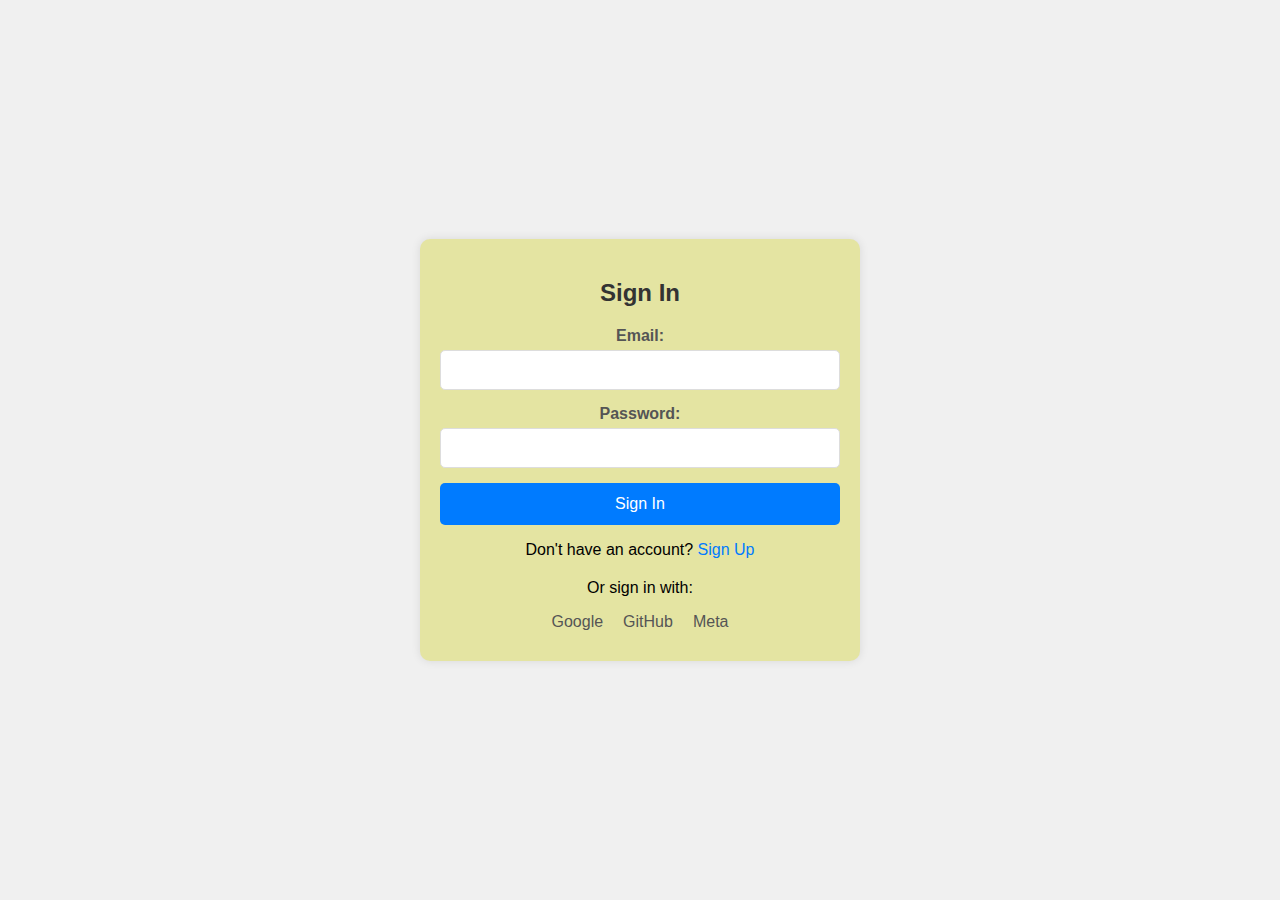
==== signin.html @ 0d584dba "signin and signup page  added" ====
<!DOCTYPE html>
<html lang="en">
<head>
    <meta charset="UTF-8">
    <meta name="viewport" content="width=device-width, initial-scale=1.0">
    <title>Sign In</title>
    <link rel="stylesheet" href="modal.css">
</head>
<body>
    <div class="container">
        <h2>Sign In</h2>
        <form action="your_signin_endpoint" method="post">
            <label for="email">Email:</label>
            <input type="email" id="email" name="email" required>
            
            <label for="password">Password:</label>
            <input type="password" id="password" name="password" required>
            
            <button type="submit">Sign In</button>
        </form>
        <div class="signup-link">
            <p>Don't have an account? <a href="signup.html">Sign Up</a></p>
        </div>
        
        <div class="other-signin">
            <p>Or sign in with:</p>
            <div class="signin-option">
                <span class="google-signin">Google</span>
                <span class="github-signin">GitHub</span>
                <span class="meta-signin">Meta</span>
            </div>
        </div>
    </div>
</body>
</html>
---- modal.css ----
/* styles.css */

/* Common styles */
body {
    font-family: Arial, sans-serif;
    background-color: #f0f0f0;
    display: flex;
    justify-content: center;
    align-items: center;
    height: 100vh;
    margin: 0;
}

.container {
    width: 100%;
  max-width: 400px;
  background-color: #e4e4a2;
  padding: 20px;
  border-radius: 10px;
  box-shadow: 0 0 10px rgba(0, 0, 0, 0.1);
  text-align: center;
  position: relative;
}

h2 {
    text-align: center;
    margin-bottom: 20px;
    color: #333333;
}

form {
    display: flex;
    flex-direction: column;
}

label {
    font-weight: bold;
    margin-bottom: 5px;
    color: #555555;
}

input[type="text"],
input[type="email"],
input[type="password"] {
    padding: 10px;
    margin-bottom: 15px;
    border: 1px solid #dddddd;
    border-radius: 5px;
    font-size: 16px;
}

button[type="submit"] {
    padding: 12px;
    border: none;
    border-radius: 5px;
    background-color: #007bff;
    color: #ffffff;
    font-size: 16px;
    cursor: pointer;
    transition: background-color 0.3s;
}

button[type="submit"]:hover {
    background-color: #0056b3;
}

.signup-link {
    text-align: center;
    margin-top: 15px;
}

.signup-link a {
    color: #007bff;
    text-decoration: none;
    transition: color 0.3s;
}

.signup-link a:hover {
    color: #0056b3;
}

.other-signin,
.other-signup {
    margin-top: 20px;
    text-align: center;
}

.signin-option,
.signup-option {
    display: flex;
    justify-content: center;
    align-items: center;
    margin-bottom: 10px;
}

.signin-option span,
.signup-option span {
    margin: 0 10px;
    color: #555555;
}

.google-signin,
.google-signup {
    color: #dd4b39; /* Google Red */
}

.github-signin,
.github-signup {
    color: #24292e; /* GitHub Black */
}

.meta-signin,
.meta-signup {
    color: #3e3e3e; /* Meta Gray */
}

/* Additional styles for signup page */

.welcome-msg {
    position: absolute;
    top: 0;
    right: -200px;
    width: 180px;
    padding: 15px;
    background-color: #6f42c1; /* Purple */
    color: #ffffff;
    border-radius: 5px;
    box-shadow: 0 0 10px rgba(0, 0, 0, 0.3);
    text-align: center;
    transform: rotate(45deg);
    font-weight: bold;
}

.welcome-msg h3 {
    margin: 0;
    font-size: 14px;
    transform: rotate(-45deg);
}
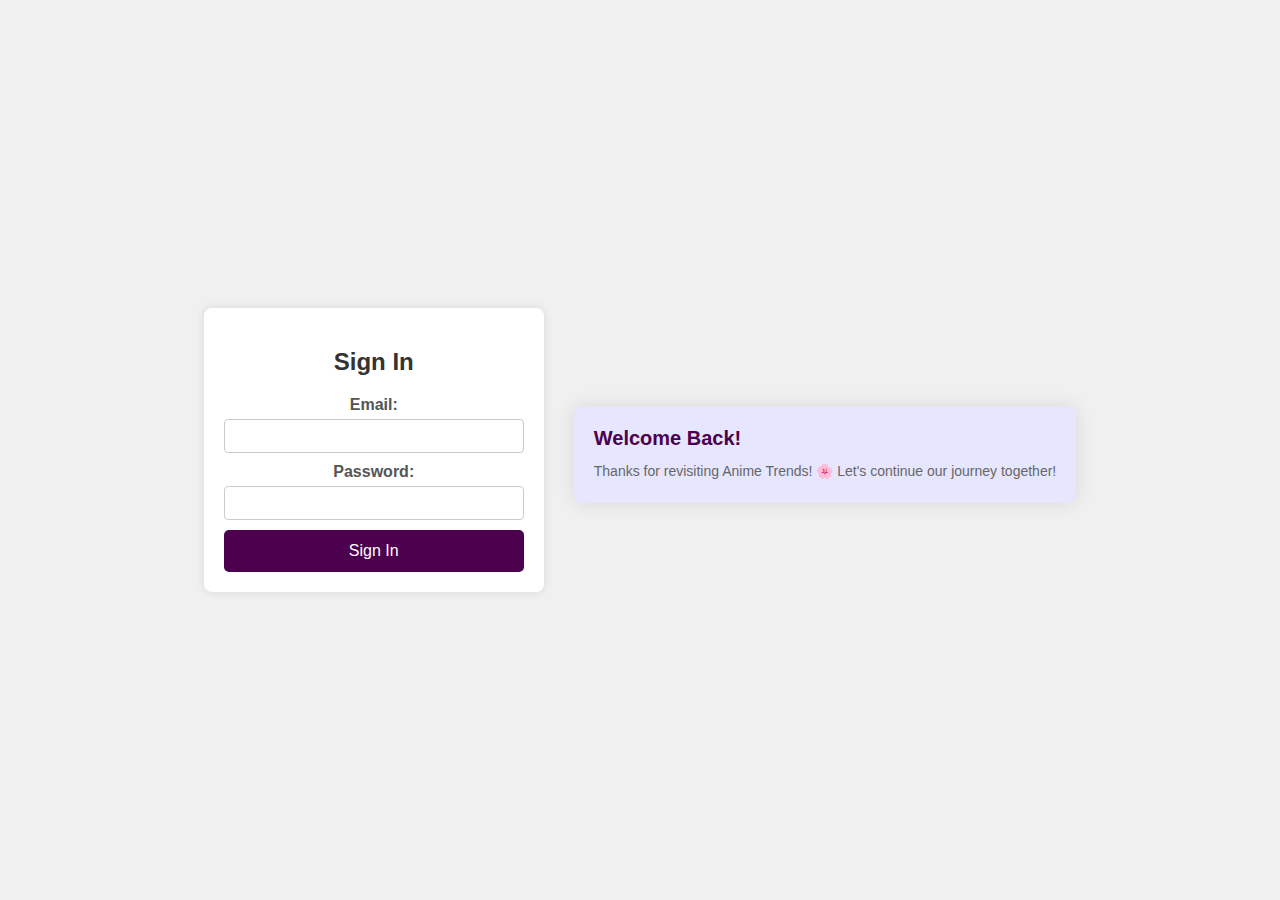
==== commit dcccb701: "signin and signup page  updated" ====
--- a/signin.html
+++ b/signin.html
@@ -9,7 +9,7 @@
 <body>
     <div class="container">
         <h2>Sign In</h2>
-        <form action="your_signin_endpoint" method="post">
+        <form action="your_signin_endpoint" method="post" class="signin-form">
             <label for="email">Email:</label>
             <input type="email" id="email" name="email" required>
             
@@ -18,17 +18,12 @@
             
             <button type="submit">Sign In</button>
         </form>
-        <div class="signup-link">
-            <p>Don't have an account? <a href="signup.html">Sign Up</a></p>
-        </div>
-        
-        <div class="other-signin">
-            <p>Or sign in with:</p>
-            <div class="signin-option">
-                <span class="google-signin">Google</span>
-                <span class="github-signin">GitHub</span>
-                <span class="meta-signin">Meta</span>
-            </div>
+    </div>
+
+    <div class="welcome-box">
+        <div class="welcome-heading">Welcome Back!</div>
+        <div class="welcome-message">
+            Thanks for revisiting Anime Trends! 🌸 Let's continue our journey together!
         </div>
     </div>
 </body>
--- a/modal.css
+++ b/modal.css
@@ -42,26 +42,29 @@
 input[type="text"],
 input[type="email"],
 input[type="password"] {
-    padding: 10px;
-    margin-bottom: 15px;
-    border: 1px solid #dddddd;
-    border-radius: 5px;
-    font-size: 16px;
+    width: 100%;
+  padding: 8px;
+  margin-bottom: 10px;
+  border: 1px solid #ccc;
+  border-radius: 4px;
+  box-sizing: border-box;
+  font-size: 14px;
 }
 
 button[type="submit"] {
     padding: 12px;
     border: none;
     border-radius: 5px;
-    background-color: #007bff;
-    color: #ffffff;
+    background-color: #4d004d;
+    color: #fff;
+    border: none;
+    cursor: pointer;
     font-size: 16px;
-    cursor: pointer;
     transition: background-color 0.3s;
 }
 
 button[type="submit"]:hover {
-    background-color: #0056b3;
+    background-color: #330033;
 }
 
 .signup-link {
@@ -136,3 +139,85 @@
     font-size: 14px;
     transform: rotate(-45deg);
 }
+body {
+    font-family: Arial, sans-serif;
+    background-color: #f0f0f0;
+    display: flex;
+    justify-content: center;
+    align-items: center;
+    height: 100vh;
+    margin: 0;
+}
+
+.container {
+    background-color: #fff;
+    border-radius: 8px;
+    box-shadow: 0 0 10px rgba(0,0,0,0.1);
+    padding: 20px;
+    width: 300px;
+    text-align: center;
+    margin-right: 30px;
+}
+
+.welcome-box {
+    background-color: #e6e6ff;
+  border-radius: 8px;
+  padding: 20px;
+  margin-top: 10px;
+  text-align: left;
+  box-shadow: 0 0 20px rgba(0,0,0,0.1);
+
+}
+
+.welcome-heading {
+    font-size: 20px;
+    font-weight: bold;
+    color: #4d004d;
+    margin-bottom: 10px;
+}
+
+.welcome-message {
+    color: #666;
+    font-size: 14px;
+    line-height: 1.6;
+}
+
+.emoji {
+    font-size: 24px;
+    margin-top: 10px;
+}
+
+.signup-form {
+    margin-top: 20px;
+}
+
+.signup-form label {
+    display: block;
+    text-align: left;
+    margin-bottom: 8px;
+    color: #333;
+}
+
+.signup-form input[type="text"],
+.signup-form input[type="email"],
+.signup-form input[type="password"],
+.signup-form button[type="submit"] {
+    width: 100%;
+    padding: 8px;
+    margin-bottom: 10px;
+    border: 1px solid #ccc;
+    border-radius: 4px;
+    box-sizing: border-box;
+    font-size: 14px;
+}
+
+.signup-form button[type="submit"] {
+    background-color: #4d004d;
+    color: #fff;
+    border: none;
+    cursor: pointer;
+}
+
+.signup-form button[type="submit"]:hover {
+    background-color: #330033;
+}
